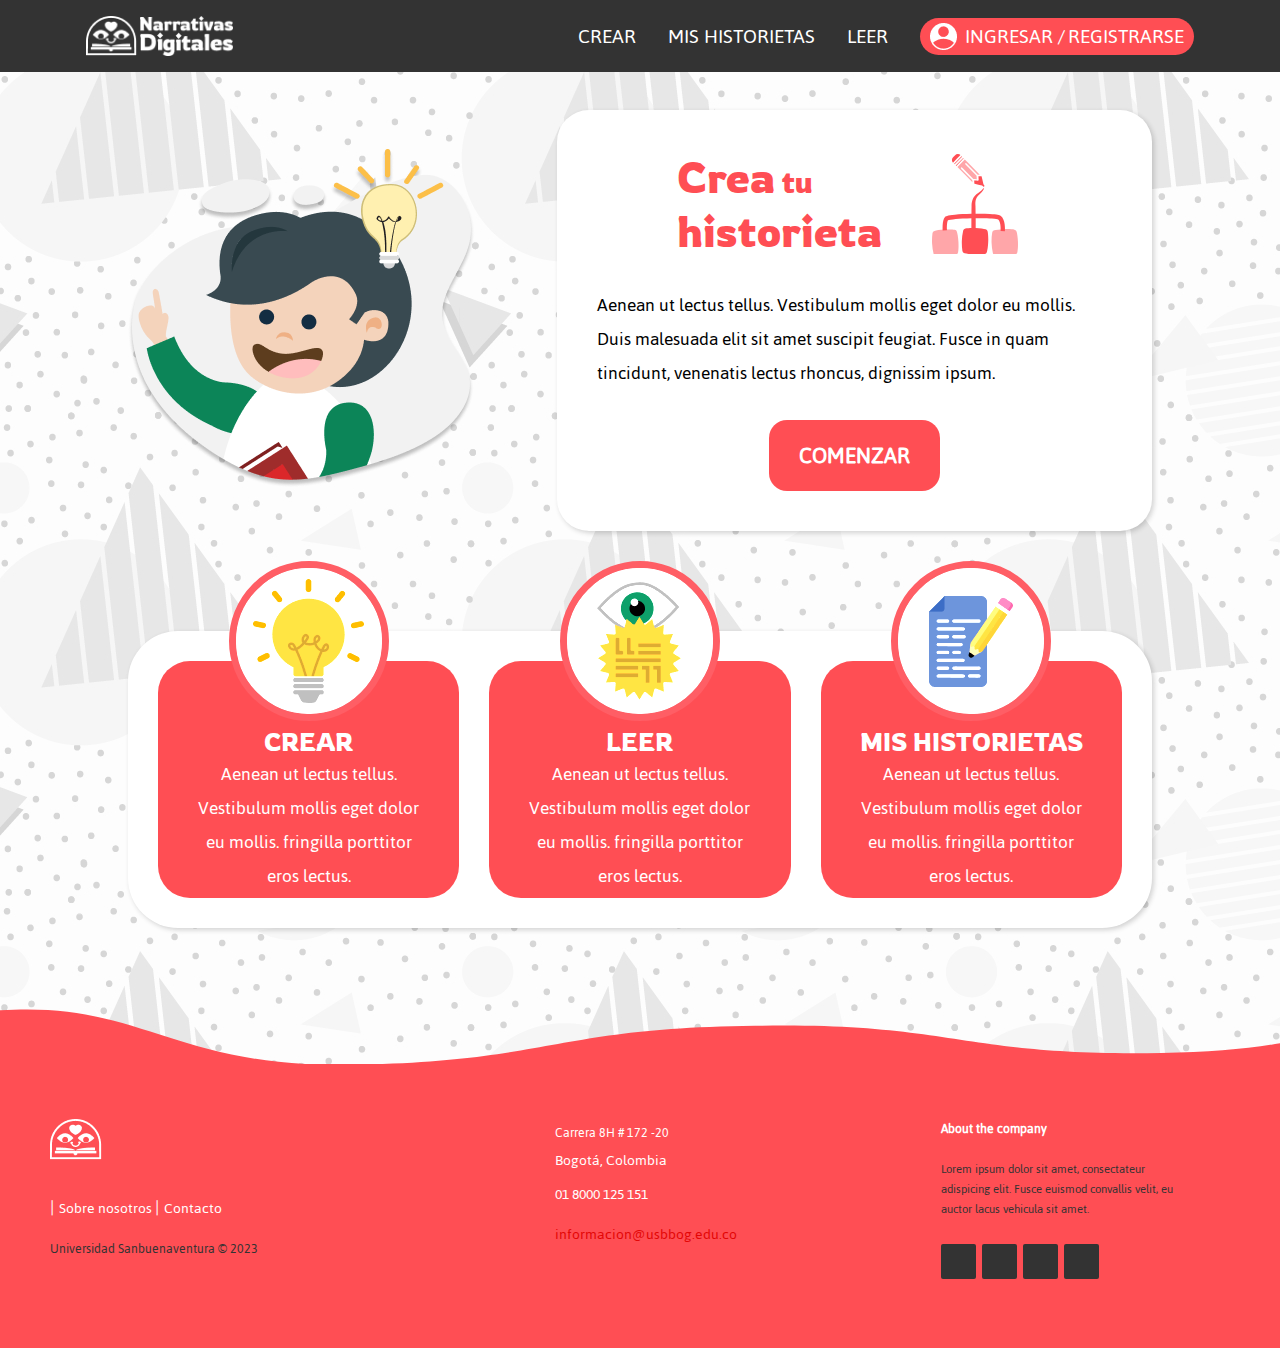
==== index.html @ d60e942e "Se agrega el proyecto" ====
<!DOCTYPE html>
<html lang="es">  
  <head>    
    <title>Inicio</title>
    <link rel="shortcut icon" href="./Recursos/Logo.ico" type="image/x-icon">  
    <meta charset="UTF-8">
    <meta name="title" content="Inicio">
    <meta name="description" content="Página principal"> 
    <!-- Enlaces-->    
    <link href="CSS/nav.css" rel="stylesheet" type="text/css">
    <link href="CSS/footer.css" rel="stylesheet" type="text/css">
    <link href="CSS/body.css" rel="stylesheet" type="text/css">
    <link href="CSS/info.css" rel="stylesheet" type="text/css">
    <link rel="stylesheet" href="CSS/fonts.css">
    <script src="JS/cambioColor.js"></script>

</head>  
<body onload="cambiarColor()">         
  <nav class="container">
    <input type="checkbox" name="" id="nav__checkbox" class="nav__checkbox" />
   <label for="nav__checkbox" class="nav__toggle">
     <!-- Menu -->
     <svg class="menu" viewBox="0 0 448 512" width="100" title="bars">
       <path d="M16 132h416c8.837 0 16-7.163 16-16V76c0-8.837-7.163-16-16-16H16C7.163 60 0 67.163 0 76v40c0 8.837 7.163 16 16 16zm0 160h416c8.837 0 16-7.163 16-16v-40c0-8.837-7.163-16-16-16H16c-8.837 0-16 7.163-16 16v40c0 8.837 7.163 16 16 16zm0 160h416c8.837 0 16-7.163 16-16v-40c0-8.837-7.163-16-16-16H16c-8.837 0-16 7.163-16 16v40c0 8.837 7.163 16 16 16z" />
     </svg>
 
     <!-- Close -->
     <svg class="close" viewBox="0 0 384 512" width="100" title="times">
       <path d="M242.72 256l100.07-100.07c12.28-12.28 12.28-32.19 0-44.48l-22.24-22.24c-12.28-12.28-32.19-12.28-44.48 0L176 189.28 75.93 89.21c-12.28-12.28-32.19-12.28-44.48 0L9.21 111.45c-12.28 12.28-12.28 32.19 0 44.48L109.28 256 9.21 356.07c-12.28 12.28-12.28 32.19 0 44.48l22.24 22.24c12.28 12.28 32.2 12.28 44.48 0L176 322.72l100.07 100.07c12.28 12.28 32.2 12.28 44.48 0l22.24-22.24c12.28-12.28 12.28-32.19 0-44.48L242.72 256z" />
     </svg>
   </label>
 
   <ul class="nav__menu">
     <li class="menu__logo">
     <img src="Recursos/iso.png" alt="icon logo" id="logo"/>
     <img class="nd" src="Recursos/logo_title.png" alt="Narrativas digitales"/>
       </li>
       <li><a class="enlace" href="PHP/login.php">CREAR</a></li>
       <li><a class="enlace" href="PHP/login.php">MIS HISTORIETAS</a></li>
       <li><a class="enlace" href="#">LEER</a></li>
       <li class="dropdown">
         <img src="Recursos/user.png" alt="iconuser"/>
         <a class="user_u" href="PHP/login.php">INGRESAR /</a>
         <a class="user_u" href="PHP/registrate.php">REGISTRARSE</a>
       </li>
     </ul>
   </nav>
    </header>

  </div>


      <section class="index_main">
        
        <section class="encabezado">
          <div class="encabezado__imagen">
            <img src="Recursos/niño1.png" alt="niño con una idea">
          </div>
          <div class="encabezado__informacion">
            <div class="encabezado__titulo">
              <p class="titulo">Crea<span> tu</span><br>historieta</p>
          <svg xmlns="http://www.w3.org/2000/svg" class="encabezado__item" width="100" height="100" fill="none"><g clip-path="url(#a)">
          <path fill="#3D9D79" d="M52.328 31.51c-.097-.16-.229-.3-.341-.444-.318-.396-.552-.732-.662-1.214-.55-2.417-1.12-4.827-1.693-7.237-.024-.104-.143-.255-.225-.262-.967-.073-1.936-.123-2.948-.18.022.455.041.895.067 1.335.046.782.1 1.568.14 2.35.029.55-.313.896-.875.867-1.094-.055-2.189-.128-3.283-.191-.093-.005-.186 0-.318 0 .022.435.04.866.065 1.295.03.519.082 1.038.09 1.557.005.255.111.334.332.39 2.476.59 4.95 1.19 7.422 1.798.207.05.402.194.58.328.19.145.354.328.525.5.467.534 1.721.072 1.127-.892h-.003Z"/>
          <path fill="#0C8558" d="M44.79 25.265c-.063-1.133-.115-2.221-.193-3.31-.008-.134-.138-.277-.242-.383-3.614-3.681-7.232-7.358-10.85-11.035-.242-.247-.452-.502-.361-.889.119-.51.662-.754 1.1-.48.133.082.247.196.358.308A8616.03 8616.03 0 0 1 45.428 20.49a.779.779 0 0 0 .573.255c.612.02 1.224.069 1.786.101-5-5.08-10.015-10.178-14.995-15.24l-7.362 7.486c4.957 5.038 9.972 10.138 15.017 15.27-.041-.727-.073-1.44-.134-2.152-.009-.103-.134-.206-.22-.294-3.616-3.68-7.235-7.357-10.85-11.036-.095-.097-.195-.194-.273-.306a.766.766 0 0 1 .087-.987.728.728 0 0 1 .947-.077c.11.079.205.18.3.277 3.619 3.677 7.237 7.354 10.848 11.038.167.17.331.248.569.257.854.04 1.708.104 2.56.159.156.008.312.013.509.021v.003Z"/><path fill="#6DB69B" d="M21.008 8.66c2.486-2.529 4.963-5.047 7.458-7.582C27.716.332 26.79-.031 25.72 0c-1.004.03-1.86.429-2.572 1.148-.696.704-1.397 1.4-2.08 2.118-1.488 1.561-1.503 3.921-.06 5.392v.003Z"/><path fill="#3D9D79" d="m22.182 9.833.415.453c2.491-2.532 4.97-5.047 7.454-7.574l-.445-.43c-2.463 2.506-4.942 5.024-7.424 7.55ZM31.678 4.34l-.452-.465c-2.487 2.53-4.966 5.05-7.463 7.587.147.135.324.293.48.431l7.435-7.556v.002Z"/><path fill="#0C8558" d="M68.53 61.756c-.99-.677-3.05-1.42-10.828-1.8-3.935-.192-8.849-.256-14.104-.188-.017-2.672-.063-5.819-.119-7.76-.03-1.1-.277-3.1.1-5.18.413-2.483 1.916-4.654 3.756-6.33 1.241-1.15 2.513-2.381 3.469-3.797.43-.632.834-1.304 1.178-2.008.195-.4-.359-.735-.616-.372a15.415 15.415 0 0 1-1.393 1.676c-1.103 1.166-2.454 2.098-3.784 2.971-2.537 1.634-4.717 4.011-5.729 6.96-.835 2.24-.884 4.544-.897 6.081-.022 2.613-.122 5.228-.096 7.84-6.172.159-12.032.478-16.565.902-7.99.75-9.306 1.553-10.035 2.382-1.301 1.478-2.03 4.163-2.23 8.208-.133 2.716.025 5.071.031 5.17l4.315-.306c-.26-3.791.073-8.53.968-9.951 1.901-.748 11.045-1.678 23.421-2.002V76.28h4.325V64.167c12.784-.17 21.02.49 22.44 1.251 2.177 1.522 2.755 7.62 2.467 11.476l4.312.338c.093-1.214.75-11.961-4.385-15.476Z"/><path fill="#6DB69B" d="M26.066 98.336a2.71 2.71 0 0 1-2.055 2.199c-1.888.436-5.33 1.076-10.077 1.346-4.747.271-8.071.033-10.022-.18a2.705 2.705 0 0 1-2.327-2.065A56.608 56.608 0 0 1 .078 89.517a56.776 56.776 0 0 1 .4-10.31 2.711 2.711 0 0 1 2.011-2.282c1.817-.46 5.093-1.1 9.996-1.38 5.013-.283 8.378 0 10.207.256a2.709 2.709 0 0 1 2.226 1.946c.514 1.79 1.234 5.107 1.52 10.275.28 5.104-.06 8.462-.372 10.314Z"/>
          <path fill="#9ECEBC" d="M54.908 98.103a2.7 2.7 0 0 1-2.249 1.995c-1.918.253-5.406.563-10.157.38-4.752-.182-8.039-.734-9.961-1.135a2.723 2.723 0 0 1-2.128-2.276 56.754 56.754 0 0 1-.57-10.217 56.849 56.849 0 0 1 1.348-10.227 2.703 2.703 0 0 1 2.215-2.083c1.85-.283 5.173-.609 10.08-.42 4.907.19 8.34.797 10.138 1.225a2.717 2.717 0 0 1 2.035 2.15c.346 1.829.759 5.2.566 10.373-.192 5.172-.839 8.42-1.321 10.233l.004.002Z"/>
          <path fill="#6DB69B" d="M85.366 98.24a2.706 2.706 0 0 1-2.102 2.152c-1.896.392-5.354.959-10.103 1.122-4.637.161-8.069-.145-10.015-.402a2.715 2.715 0 0 1-2.284-2.116 56.706 56.706 0 0 1-1.289-10.15 56.846 56.846 0 0 1 .62-10.299 2.71 2.71 0 0 1 2.062-2.238c1.825-.42 5.116-.988 10.023-1.157 5.018-.174 8.376.185 10.2.48a2.71 2.71 0 0 1 2.181 1.994c.476 1.801 1.127 5.133 1.3 10.306.17 5.11-.242 8.46-.593 10.303v.004Z"/></g>
          <defs><clipPath id="a"><path fill="#fff" d="M0 0h86v102H0z"/></clipPath></defs>
        </svg>
          </div>
          <p class="texto">Aenean ut lectus tellus. Vestibulum mollis eget dolor eu mollis.
             Duis malesuada elit sit amet suscipit feugiat. Fusce in quam tincidunt,
             venenatis lectus rhoncus, dignissim ipsum.</p>
          <a href="PHP/login.php" class="encabezado__boton">COMENZAR</a>
        </div>
      </section>
      <section class="info">
        <div class="info_fondo">
          <div class="contenedor_info">
            <div class="info_img">
              <img src="Recursos/crear.png" alt="idea">
            </div>
            <div class="espacio"></div>
       
            <p class="titulo">CREAR</p>
            <p class="texto">Aenean ut lectus tellus. Vestibulum mollis eget dolor eu mollis. fringilla porttitor eros lectus.</p>
          
          </div>
          <div class="contenedor_info">
            <div class="info_img">
              <img src="Recursos/leer.png" alt="leer">
            </div>
            <div class="espacio"></div>
            <p class="titulo">LEER</p>
            <p class="texto">Aenean ut lectus tellus. Vestibulum mollis eget dolor eu mollis. fringilla porttitor eros lectus.</p>
          </div>

        <div class="contenedor_info">
          <div class="info_img">
            <img src="Recursos/editar.png" alt="leer">
          </div>
          <div class="espacio"></div>
          <p class="titulo">MIS HISTORIETAS</p>
          <p class="texto">Aenean ut lectus tellus. Vestibulum mollis eget dolor eu mollis. fringilla porttitor eros lectus.</p>
        </div>
      </div>
      </section>

    </section>




      <footer >
        <svg xmlns="http://www.w3.org/2000/svg" class="divider" viewBox="0 0 1080 47" preserveAspectRatio="none">
          <path fill="#5B7CB7" d="M1280 48V2c-126-6-145 34-300 36-171 3-172-26-343-23-171 2-170 30-342 33C144 50 120-6 0 2v46h1280Z"/>
        </svg>
        <section class="footer-distributed">
          <div class="footer-left">

            <img src="Recursos/iso.png" alt="Logo" id="logo">
    
            <p class="footer-links">    
              <a href="#">Sobre nosotros</a>
              <a href="#">Contacto</a>
            </p>
            <p class="footer-company-name">Universidad Sanbuenaventura © 2023</p>
          </div>
    
          <div class="footer-center">
            <div>
              <i class="fa fa-map-marker"></i>
              <p><span>Carrera 8H # 172 -20</span> Bogotá, Colombia</p>
            </div>
            <div>
              <i class="fa fa-phone"></i>
              <p>01 8000 125 151</p>
            </div>
            <div>
              <i class="fa fa-envelope"></i>
              <p><a href="mailto:informacion@usbbog.edu.co">informacion@usbbog.edu.co</a></p>
            </div>
          </div>
          <div class="footer-right">
            <p class="footer-company-about">
              <span>About the company</span>
              Lorem ipsum dolor sit amet, consectateur adispicing elit. Fusce euismod convallis velit, eu auctor lacus vehicula sit amet.
            </p>
            <div class="footer-icons">
    
              <a href="#"><i class="fa fa-facebook"></i></a>
              <a href="#"><i class="fa fa-twitter"></i></a>
              <a href="#"><i class="fa fa-linkedin"></i></a>
              <a href="#"><i class="fa fa-github"></i></a>
    
            </div>
          </div>

        </section>
        

      </footer>
     

    
 
    
  </body>  
</html>
---- CSS/nav.css ----
:root {
	--white: #fff;
	--gray: #333333;
}

* {
	margin: 0;
	padding: 0;
	box-sizing: border-box;
}


.container {
  background-color: var(--gray);
  position: fixed;
  top: 0;
  left: 0;
  width: 100%;
  /*texto*/
  font-family: 'Jaldi-Regular', sans-serif;
  color: var(--white);
  padding: 0 70px;

 
}
.comprimido_usuario .user_c:hover{
  color: var(--gray);
}
.nav__toggle {
	position: absolute;
	cursor: pointer;
	margin: 0 1rem;
	right: 0;
}

.nav__toggle svg {
	width: 2rem;
	fill: var(--color-de-fondo);
}

.nav__toggle .close {
	display: none;
}

.nav__toggle .close,
.nav__toggle .menu {
	margin-top: 1rem;
}

.nav__checkbox {
	display: none;
}

.nav__menu {
	display: flex;
	flex-direction: column;
	gap: 2rem;
	align-items: center;
	margin: 1rem;
  
}


.nav__menu li {
	list-style-type: none;
	display: none;
	
}

 .nav__menu li:first-child {
	margin-right: auto;
	display: block;
} 


.nav__menu a {
	text-decoration: none;
	color: inherit;
	font-size: 22px;
}

.nav__menu .enlace:hover {
	color: var(--color-de-fondo);
}

.menu__logo {
	height: 40px;
}

.menu__logo img {
	height: 100%;
}

.menu__logo img#logo:hover {
  content:url(../Recursos/iso_hover.png);
}

#nav__checkbox:checked ~ ul.nav__menu li {
	display: block;
}

#nav__checkbox:checked ~ label.nav__toggle .close {
	display: block;
}

#nav__checkbox:checked ~ label.nav__toggle .menu {
	display: none;
}





/*usuario*/
.dropdown {
	position: relative;
	display: flex; /* añadir esta propiedad */
	flex-direction: column;
	justify-content: center;
	align-items: center; /* añadir esta propiedad */
	background-color: var(--color-de-fondo);
	border-radius: 30px;
	padding: 0 10px;
	text-transform: uppercase;
  }
  
  .dropdown li{
	display: flex;
	flex-direction: column;
	justify-content: center;
	align-items: center;
	height: 40px;
	width: 100%;
  
}
.dropdown img{ 
  margin-right: 5px;
  margin-bottom: -7px;
}
.dropdown  .user_u:hover{
	color: var(--gray);
  }


.comprimido_usuario {
  display: none;
  position: absolute;
  z-index: -1;
  background-color:var(--white);
  color: var(--color-de-fondo);
  border-radius: 0  0 15px 15px;
  top: 30px;
  padding: 10px 10px 0px 10px;
  box-shadow: 2px 2px 5px rgba(33, 33, 33, 0.2);
}

.dropdown:hover .comprimido_usuario {
  display: block;
  
}


@media (max-width: 1000px) {
  .menu__logo .nd {
	display: none;
	}
  .container{
    padding: 0 10px;
  }
}



@media only screen and (min-width: 800px) {
	.nav__toggle {
		display: none;
	}

	.nav__menu {
		flex-direction: row;
	}

	.nav__menu li {
		display: block;
	}



}
---- CSS/footer.css ----
.divider{
  padding-top:80px;
  margin-bottom: -4px;
}
.divider path {
  fill: var(--color-de-fondo);
}

.footer-distributed{
  background: var(--color-de-fondo);
  box-shadow: 0 1px 1px 0 rgba(0, 0, 0, 0.12);
  box-sizing: border-box;
  width: 100%;
  text-align: left;
  font-family: 'Jaldi-Regular', sans-serif;
  font: bold 16px;
  padding: 55px 50px;
  
}

.footer-distributed .footer-left,
.footer-distributed .footer-center,
.footer-distributed .footer-right{
  display: inline-block;
  vertical-align: top;
}

/* Footer left */

.footer-distributed .footer-left{
  width: 40%;
}

/* The company logo */

.footer-distributed h3{
  color:  #ffffff;
  font: normal 36px 'Jaldi-Regular', cursive;
  margin: 0;
}

.footer-distributed h3 span{
  color:  lightseagreen;
  font: bold;
}

/* Footer links */

.footer-distributed .footer-links{
  color:  #ffffff;
  margin: 20px 0 12px;
  padding: 0;
}

.footer-distributed .footer-links a{
  display:inline-block;
  line-height: 1.8;
  font-weight:400;
  text-decoration: none;
  color:  inherit;
}

.footer-distributed .footer-company-name{
  color:  #333333;
  font-size: 14px;
  font-weight: normal;
  margin: 0;
}

/* Footer Center */

.footer-distributed .footer-center{
  width: 35%;
}

.footer-distributed .footer-center i{
  background-color: #333333;
  color: #ffffff;
  font-size: 25px;
  width: 38px;
  height: 38px;
  border-radius: 50%;
  text-align: center;
  line-height: 42px;
  margin: 10px 15px;
  vertical-align: middle;
}

.footer-distributed .footer-center i.fa-envelope{
  font-size: 17px;
  line-height: 38px;
}

.footer-distributed .footer-center p{
  display: inline-block;
  color: #ffffff;
  font-weight:400;
  vertical-align: middle;
  margin:0;
}

.footer-distributed .footer-center p span{
  display:block;
  font-weight: normal;
  font-size:14px;
  line-height:2;
}

.footer-distributed .footer-center p a{
  color:  rgb(227, 6, 6);
  font: bold;
  text-decoration: none;;
}

.footer-distributed .footer-links a:before {
  content: "|";
  font-weight:300;
  font-size: 20px;
  left: 0;
  color: #fff;
  display: inline-block;
  padding-right: 5px;
}

.footer-distributed .footer-links .link-1:before {
  content: none;
}

/* Footer Right */

.footer-distributed .footer-right{
  width: 20%;
}

.footer-distributed .footer-company-about{
  line-height: 20px;
  color:   #333333;
  font-size: 13px;
  font-weight: normal;
  margin: 0;
}

.footer-distributed .footer-company-about span{
  display: block;
  color:  #ffffff;
  font-size: 14px;
  font-weight: bold;
  margin-bottom: 20px;
}

.footer-distributed .footer-icons{
  margin-top: 25px;
}

.footer-distributed .footer-icons a{
  display: inline-block;
  width: 35px;
  height: 35px;
  cursor: pointer;
  background-color: #333333;
  border-radius: 2px;

  font-size: 20px;
  color: #ffffff;
  text-align: center;
  line-height: 35px;

  margin-right: 3px;
  margin-bottom: 5px;
}

/* If you don't want the footer to be responsive, remove these media queries */

@media (max-width: 880px) {
  .divider{
    margin-bottom: -4px;
  }

  .footer-distributed{
    font: bold 14px;
  }

  .footer-distributed .footer-left,
  .footer-distributed .footer-center,
  .footer-distributed .footer-right{
    display: block;
    width: 100%;
    margin-bottom: 40px;
    text-align: center;
  }

  .footer-distributed .footer-center i{
    margin-left: 0;
  }

}
---- CSS/body.css ----
body {
    
    height: 100vh;
   
    box-sizing: border-box;

    background-image: var(--imagen-fondo); 
    
  }
---- CSS/info.css ----
.index_main{
  width: 70%;
  margin: 0 auto;
  padding-top: 70px;
}
.encabezado {
  display: flex;
  justify-content: center;
  align-items: center;
  padding-top: 40px;
  gap:50px;
}

.encabezado__imagen {
  margin-right: 32px;
}

.encabezado__informacion {
  display: flex;
	flex-direction: column;
	align-items: center;
	justify-content: center;
  background-color: white;
  border-radius: 32px;
  padding: 40px;
  box-shadow: 2px 2px 5px rgba(33, 33, 33, 0.2);
  gap:30px;
  
}

.texto {
  font-family: 'Jaldi-Regular', sans-serif;
  font-weight: normal;
  font-size: 20px;
}

.encabezado__titulo {
  display: flex;
  align-items: center;
  justify-content: center;
  width: 100%;
  gap:50px;
}



.encabezado__item path {
  fill: var(--color-de-fondo);
}

.encabezado__item path:nth-child(2),
.encabezado__item path:nth-child(6),
.encabezado__item path:nth-child(8) {
  opacity: 0.5;
}

.titulo {
  font-family: 'Rowdies-Regular', sans-serif;
  font-weight: normal;
  color: var(--color-de-fondo);
}

.encabezado__titulo .titulo{
  font-size: 43px;
}

.encabezado__titulo span{
  font-size: 30px;
}

.encabezado__boton {
  padding: 15px 30px;
  background-color:var(--color-de-fondo);
  color: white;
  text-align: center;
  font-family: 'Jaldi-Regular', sans-serif;
  font-weight: bold;
  font-size: 24px;
  text-decoration: none;
  border-radius: 18px;
  transition: all 0.2s ease-in-out;
}
/*información*/
.info{
  display: flex;
  justify-content: center;
  align-items: center;
  padding-top: 100px;
  
 
}

.info_fondo{
  display: flex;
  justify-content: center;
  align-items: end;
  gap:30px;

  background-color: white;
  padding: 30px;
  border-radius: 50px;
  box-shadow: 2px 2px 5px rgba(33, 33, 33, 0.2);
  width: 100%;
  z-index: -1;
}
.contenedor_info{
  
  position: relative;  
  background-color:var(--color-de-fondo);
  border-radius: 32px;
  padding: 5px 30px;
  
}
.contenedor_info .titulo{
  font-size: 30px;
  color: white;
  text-align: center;  

}
.contenedor_info .texto{
  color: white;
  text-align: center;

}

.info_img{
  display: flex;
  justify-content: center;
  align-items: center;

  width: 160px;
  height: 160px;
  background-color: #E8E8E8;
  border-style: solid;
  border-radius: 100px;
  border-width: 7px;
  border-color: var(--color-de-fondo);
  filter: brightness(1.2);

  /*--------------*/
  position: absolute;
  top: -40px;
  left: 0;
  right: 0;
  bottom: 100%;
  margin: auto;
}
.espacio{
  padding-top: 60px;
}

@media (max-width: 1600px) {

  .contenedor_info .titulo{
    font-size: 25px;
  
  }
  .index_main{
    width: 80%;
  }
}

@media (max-width: 1000px) {
  .encabezado__informacion {
    gap:10px;
    
  }
  .index_main{
    width: 90%;
  }
  
 
  .titulo {
    font-size: 30px;
  }


  
  .encabezado{
    display: grid;
    justify-content: center;
    align-items: center;
    gap:10px;
  }
  .encabezado__imagen img {
    display: block; 
    margin: 0 auto; 
  }
  
}

@media (max-width: 950px) {
  .info_fondo {
    display: grid;
    justify-content: center;
    align-items: center;
    padding-top: 40px;
    gap:130px;
  }


  
  
  
  
 
}
---- CSS/fonts.css ----
/*TEXTO*/
  
  @font-face {
    font-family: 'Jaldi-Regular';
    src: url('../FONTS/Jaldi-Regular.ttf') format('truetype');
    font-weight: normal;
    font-style: normal;
  }

  @font-face {
    font-family: 'Jaldi-Bold';
    src: url('../FONTS/Jaldi-Bold.ttf') format('truetype');
    font-weight: bold;
    font-style: normal;
  }

/*TITULOS*/
  @font-face {
    font-family: 'Rowdies-Regular';
    src: url('../FONTS/Rowdies-Regular.ttf') format('truetype');
    font-weight: normal;
    font-style: normal;
  }

  @font-face {
    font-family: 'Rowdies-Bold';
    src: url('../FONTS/Rowdies-Bold.ttf') format('truetype');
    font-weight: bold;
    font-style: normal;
  }
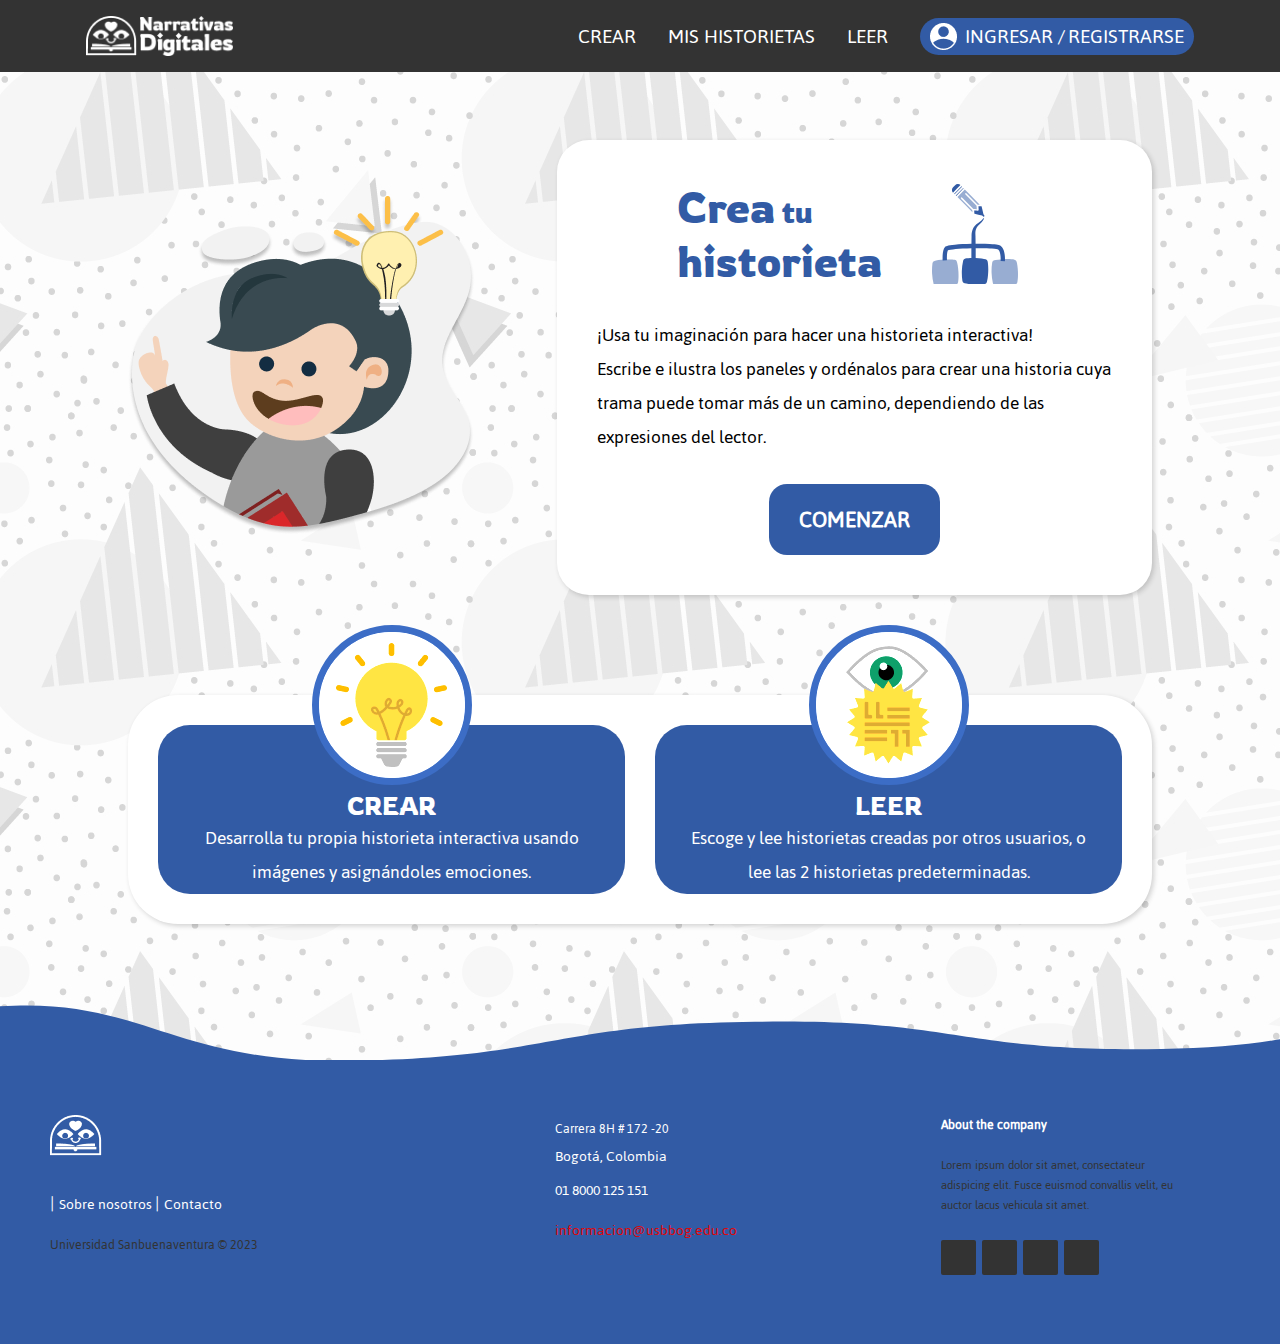
==== commit a3d1a0c4: "Ahora si subio" ====
--- a/index.html
+++ b/index.html
@@ -68,9 +68,7 @@
           <defs><clipPath id="a"><path fill="#fff" d="M0 0h86v102H0z"/></clipPath></defs>
         </svg>
           </div>
-          <p class="texto">Aenean ut lectus tellus. Vestibulum mollis eget dolor eu mollis.
-             Duis malesuada elit sit amet suscipit feugiat. Fusce in quam tincidunt,
-             venenatis lectus rhoncus, dignissim ipsum.</p>
+          <p class="texto">¡Usa tu imaginación para hacer una historieta interactiva! <br> Escribe e ilustra los paneles y ordénalos para crear una historia cuya trama puede tomar más de un camino, dependiendo de las expresiones del lector.</p>
           <a href="PHP/login.php" class="encabezado__boton">COMENZAR</a>
         </div>
       </section>
@@ -83,7 +81,7 @@
             <div class="espacio"></div>
        
             <p class="titulo">CREAR</p>
-            <p class="texto">Aenean ut lectus tellus. Vestibulum mollis eget dolor eu mollis. fringilla porttitor eros lectus.</p>
+            <p class="texto">Desarrolla tu propia historieta interactiva usando imágenes y asignándoles emociones.</p>
           
           </div>
           <div class="contenedor_info">
@@ -92,18 +90,9 @@
             </div>
             <div class="espacio"></div>
             <p class="titulo">LEER</p>
-            <p class="texto">Aenean ut lectus tellus. Vestibulum mollis eget dolor eu mollis. fringilla porttitor eros lectus.</p>
+            <p class="texto">Escoge y lee historietas creadas por otros usuarios, o lee las 2 historietas predeterminadas.</p>
           </div>
 
-        <div class="contenedor_info">
-          <div class="info_img">
-            <img src="Recursos/editar.png" alt="leer">
-          </div>
-          <div class="espacio"></div>
-          <p class="titulo">MIS HISTORIETAS</p>
-          <p class="texto">Aenean ut lectus tellus. Vestibulum mollis eget dolor eu mollis. fringilla porttitor eros lectus.</p>
-        </div>
-      </div>
       </section>
 
     </section>
--- a/CSS/nav.css
+++ b/CSS/nav.css
@@ -107,7 +107,22 @@
 	display: none;
 }
 
-
+.comprimido_usuario {
+	display: none;
+	position: absolute;
+	z-index: -1;
+	background-color:var(--white);
+	color: var(--color-de-fondo);
+	border-radius: 0  0 15px 15px;
+	top: 30px;
+	padding: 10px 10px 0px 10px;
+	box-shadow: 2px 2px 5px rgba(33, 33, 33, 0.2);
+  }
+  
+  .dropdown:hover .comprimido_usuario {
+	display: block;  
+  }
+  
 
 
 
@@ -122,6 +137,9 @@
 	border-radius: 30px;
 	padding: 0 10px;
 	text-transform: uppercase;
+  }
+  .on{
+	width: 180px;
   }
   
   .dropdown li{
@@ -142,22 +160,6 @@
   }
 
 
-.comprimido_usuario {
-  display: none;
-  position: absolute;
-  z-index: -1;
-  background-color:var(--white);
-  color: var(--color-de-fondo);
-  border-radius: 0  0 15px 15px;
-  top: 30px;
-  padding: 10px 10px 0px 10px;
-  box-shadow: 2px 2px 5px rgba(33, 33, 33, 0.2);
-}
-
-.dropdown:hover .comprimido_usuario {
-  display: block;
-  
-}
 
 
 @media (max-width: 1000px) {
--- a/CSS/info.css
+++ b/CSS/info.css
@@ -1,7 +1,7 @@
 .index_main{
   width: 70%;
   margin: 0 auto;
-  padding-top: 70px;
+  padding-top: 100px;
 }
 .encabezado {
   display: flex;
@@ -83,8 +83,9 @@
 /*información*/
 .info{
   display: flex;
-  justify-content: center;
-  align-items: center;
+  justify-content: space-between;
+  align-items: stretch;
+ 
   padding-top: 100px;
   
  
@@ -100,10 +101,16 @@
   padding: 30px;
   border-radius: 50px;
   box-shadow: 2px 2px 5px rgba(33, 33, 33, 0.2);
-  width: 100%;
   z-index: -1;
 }
 .contenedor_info{
+  flex: 1;
+  height:100%;
+  
+  display: flex;
+  flex-direction: column;
+  align-items: center;
+  justify-content: flex-start;
   
   position: relative;  
   background-color:var(--color-de-fondo);
@@ -111,6 +118,7 @@
   padding: 5px 30px;
   
 }
+
 .contenedor_info .titulo{
   font-size: 30px;
   color: white;
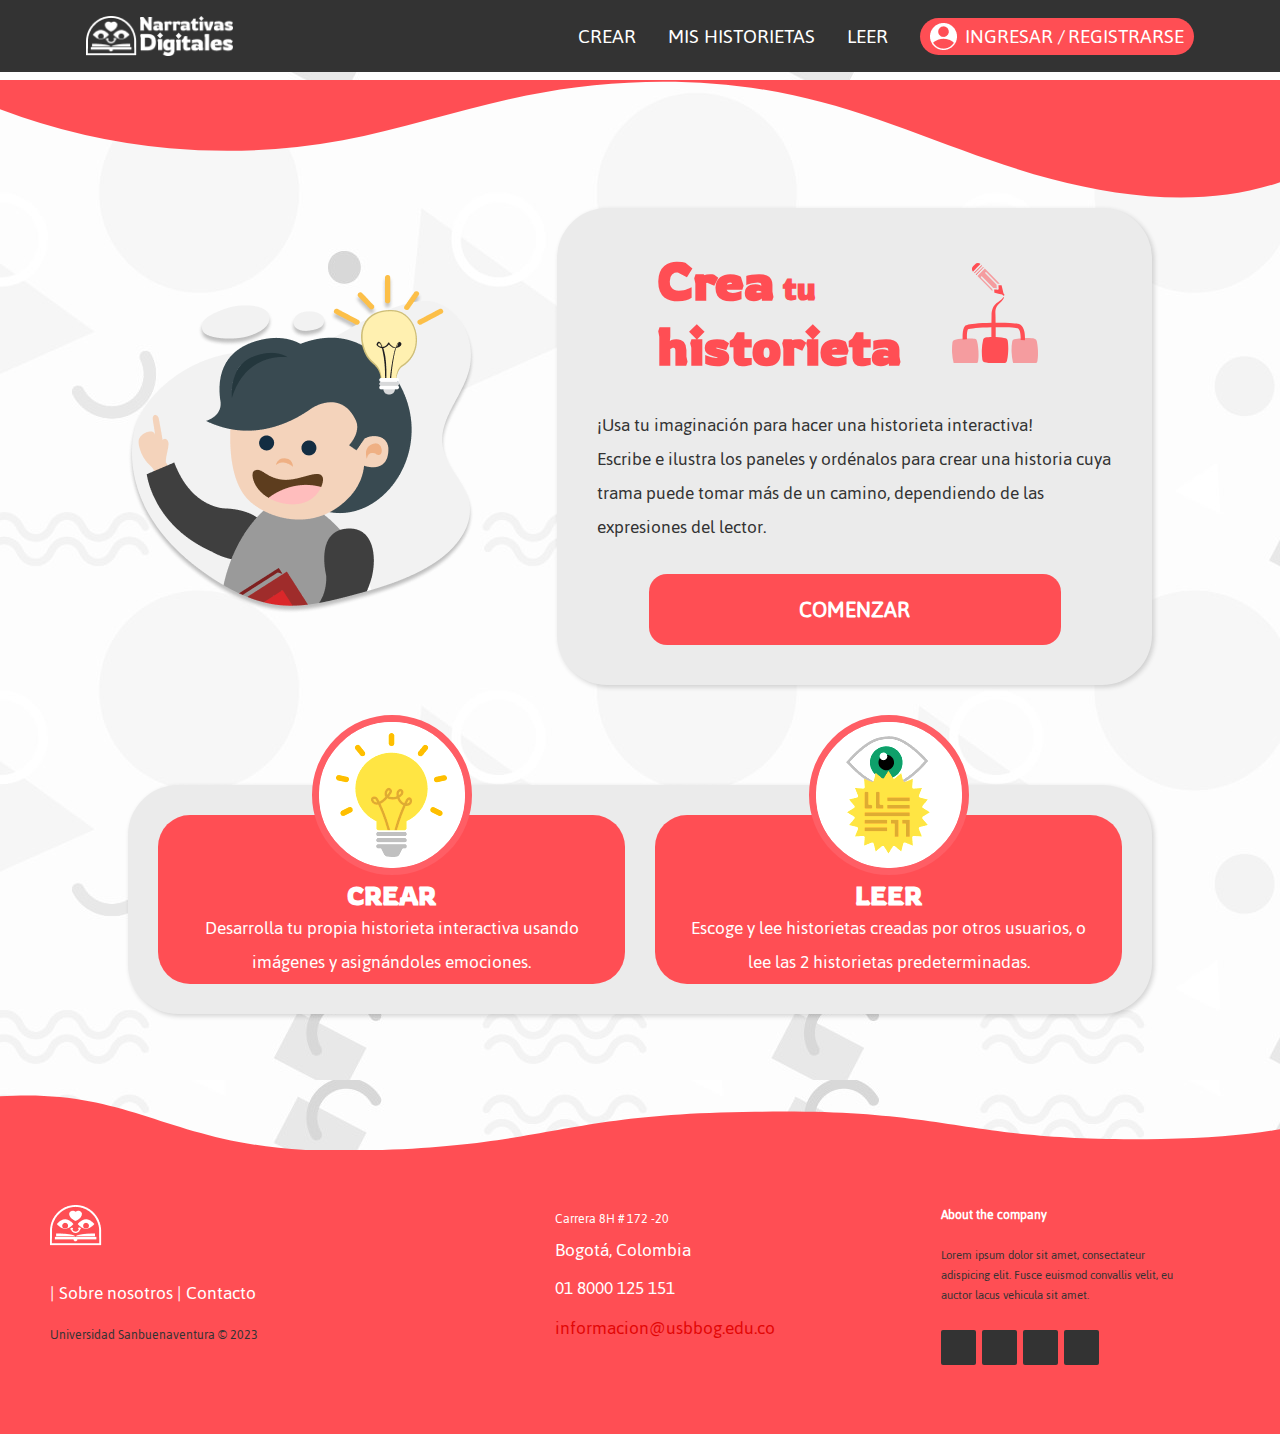
==== commit c0acbe52: "actualización domingo" ====
--- a/index.html
+++ b/index.html
@@ -1,158 +1,233 @@
-
 <!DOCTYPE html>
-<html lang="es">  
-  <head>    
+<html lang="es">
+  <head>
     <title>Inicio</title>
-    <link rel="shortcut icon" href="./Recursos/Logo.ico" type="image/x-icon">  
-    <meta charset="UTF-8">
-    <meta name="title" content="Inicio">
-    <meta name="description" content="Página principal"> 
-    <!-- Enlaces-->    
-    <link href="CSS/nav.css" rel="stylesheet" type="text/css">
-    <link href="CSS/footer.css" rel="stylesheet" type="text/css">
-    <link href="CSS/body.css" rel="stylesheet" type="text/css">
-    <link href="CSS/info.css" rel="stylesheet" type="text/css">
-    <link rel="stylesheet" href="CSS/fonts.css">
+    <link rel="shortcut icon" href="./Recursos/Logo.ico" type="image/x-icon" />
+    <meta charset="UTF-8" />
+    <meta name="title" content="Inicio" />
+    <meta name="description" content="Página principal" />
+    <!-- Enlaces-->
+    <link href="CSS/nav.css" rel="stylesheet" type="text/css" />
+    <link href="CSS/footer.css" rel="stylesheet" type="text/css" />
+    <link href="CSS/style.css" rel="stylesheet" type="text/css" />
+    <link href="CSS/info.css" rel="stylesheet" type="text/css" />
     <script src="JS/cambioColor.js"></script>
-
-</head>  
-<body onload="cambiarColor()">         
-  <nav class="container">
-    <input type="checkbox" name="" id="nav__checkbox" class="nav__checkbox" />
-   <label for="nav__checkbox" class="nav__toggle">
-     <!-- Menu -->
-     <svg class="menu" viewBox="0 0 448 512" width="100" title="bars">
-       <path d="M16 132h416c8.837 0 16-7.163 16-16V76c0-8.837-7.163-16-16-16H16C7.163 60 0 67.163 0 76v40c0 8.837 7.163 16 16 16zm0 160h416c8.837 0 16-7.163 16-16v-40c0-8.837-7.163-16-16-16H16c-8.837 0-16 7.163-16 16v40c0 8.837 7.163 16 16 16zm0 160h416c8.837 0 16-7.163 16-16v-40c0-8.837-7.163-16-16-16H16c-8.837 0-16 7.163-16 16v40c0 8.837 7.163 16 16 16z" />
-     </svg>
- 
-     <!-- Close -->
-     <svg class="close" viewBox="0 0 384 512" width="100" title="times">
-       <path d="M242.72 256l100.07-100.07c12.28-12.28 12.28-32.19 0-44.48l-22.24-22.24c-12.28-12.28-32.19-12.28-44.48 0L176 189.28 75.93 89.21c-12.28-12.28-32.19-12.28-44.48 0L9.21 111.45c-12.28 12.28-12.28 32.19 0 44.48L109.28 256 9.21 356.07c-12.28 12.28-12.28 32.19 0 44.48l22.24 22.24c12.28 12.28 32.2 12.28 44.48 0L176 322.72l100.07 100.07c12.28 12.28 32.2 12.28 44.48 0l22.24-22.24c12.28-12.28 12.28-32.19 0-44.48L242.72 256z" />
-     </svg>
-   </label>
- 
-   <ul class="nav__menu">
-     <li class="menu__logo">
-     <img src="Recursos/iso.png" alt="icon logo" id="logo"/>
-     <img class="nd" src="Recursos/logo_title.png" alt="Narrativas digitales"/>
-       </li>
-       <li><a class="enlace" href="PHP/login.php">CREAR</a></li>
-       <li><a class="enlace" href="PHP/login.php">MIS HISTORIETAS</a></li>
-       <li><a class="enlace" href="#">LEER</a></li>
-       <li class="dropdown">
-         <img src="Recursos/user.png" alt="iconuser"/>
-         <a class="user_u" href="PHP/login.php">INGRESAR /</a>
-         <a class="user_u" href="PHP/registrate.php">REGISTRARSE</a>
-       </li>
-     </ul>
-   </nav>
+  </head>
+  <body onload="cambiarColor()">
+    <header>
+      <nav class="container">
+        <input
+          type="checkbox"
+          name=""
+          id="nav__checkbox"
+          class="nav__checkbox"
+        />
+        <label for="nav__checkbox" class="nav__toggle">
+          <!-- Menu -->
+          <svg class="menu" viewBox="0 0 448 512" width="100" title="bars">
+            <path
+              d="M16 132h416c8.837 0 16-7.163 16-16V76c0-8.837-7.163-16-16-16H16C7.163 60 0 67.163 0 76v40c0 8.837 7.163 16 16 16zm0 160h416c8.837 0 16-7.163 16-16v-40c0-8.837-7.163-16-16-16H16c-8.837 0-16 7.163-16 16v40c0 8.837 7.163 16 16 16zm0 160h416c8.837 0 16-7.163 16-16v-40c0-8.837-7.163-16-16-16H16c-8.837 0-16 7.163-16 16v40c0 8.837 7.163 16 16 16z"
+            />
+          </svg>
+
+          <!-- Close -->
+          <svg class="close" viewBox="0 0 384 512" width="100" title="times">
+            <path
+              d="M242.72 256l100.07-100.07c12.28-12.28 12.28-32.19 0-44.48l-22.24-22.24c-12.28-12.28-32.19-12.28-44.48 0L176 189.28 75.93 89.21c-12.28-12.28-32.19-12.28-44.48 0L9.21 111.45c-12.28 12.28-12.28 32.19 0 44.48L109.28 256 9.21 356.07c-12.28 12.28-12.28 32.19 0 44.48l22.24 22.24c12.28 12.28 32.2 12.28 44.48 0L176 322.72l100.07 100.07c12.28 12.28 32.2 12.28 44.48 0l22.24-22.24c12.28-12.28 12.28-32.19 0-44.48L242.72 256z"
+            />
+          </svg>
+        </label>
+
+        <ul class="nav__menu">
+          <li class="menu__logo">
+            <img src="Recursos/iso.png" alt="icon logo" id="logo" />
+            <img
+              class="nd"
+              src="Recursos/logo_title.png"
+              alt="Narrativas digitales"
+            />
+          </li>
+          <li><a class="enlace" href="PHP/login.php">CREAR</a></li>
+          <li><a class="enlace" href="PHP/login.php">MIS HISTORIETAS</a></li>
+          <li><a class="enlace" href="#">LEER</a></li>
+          <li class="dropdown">
+            <img src="Recursos/user.png" alt="iconuser" />
+            <a class="user_u" href="PHP/login.php">INGRESAR /</a>
+            <a class="user_u" href="PHP/registrate.php">REGISTRARSE</a>
+          </li>
+        </ul>
+      </nav>
     </header>
-
-  </div>
-
-
-      <section class="index_main">
-        
-        <section class="encabezado">
-          <div class="encabezado__imagen">
-            <img src="Recursos/niño1.png" alt="niño con una idea">
-          </div>
-          <div class="encabezado__informacion">
-            <div class="encabezado__titulo">
-              <p class="titulo">Crea<span> tu</span><br>historieta</p>
-          <svg xmlns="http://www.w3.org/2000/svg" class="encabezado__item" width="100" height="100" fill="none"><g clip-path="url(#a)">
-          <path fill="#3D9D79" d="M52.328 31.51c-.097-.16-.229-.3-.341-.444-.318-.396-.552-.732-.662-1.214-.55-2.417-1.12-4.827-1.693-7.237-.024-.104-.143-.255-.225-.262-.967-.073-1.936-.123-2.948-.18.022.455.041.895.067 1.335.046.782.1 1.568.14 2.35.029.55-.313.896-.875.867-1.094-.055-2.189-.128-3.283-.191-.093-.005-.186 0-.318 0 .022.435.04.866.065 1.295.03.519.082 1.038.09 1.557.005.255.111.334.332.39 2.476.59 4.95 1.19 7.422 1.798.207.05.402.194.58.328.19.145.354.328.525.5.467.534 1.721.072 1.127-.892h-.003Z"/>
-          <path fill="#0C8558" d="M44.79 25.265c-.063-1.133-.115-2.221-.193-3.31-.008-.134-.138-.277-.242-.383-3.614-3.681-7.232-7.358-10.85-11.035-.242-.247-.452-.502-.361-.889.119-.51.662-.754 1.1-.48.133.082.247.196.358.308A8616.03 8616.03 0 0 1 45.428 20.49a.779.779 0 0 0 .573.255c.612.02 1.224.069 1.786.101-5-5.08-10.015-10.178-14.995-15.24l-7.362 7.486c4.957 5.038 9.972 10.138 15.017 15.27-.041-.727-.073-1.44-.134-2.152-.009-.103-.134-.206-.22-.294-3.616-3.68-7.235-7.357-10.85-11.036-.095-.097-.195-.194-.273-.306a.766.766 0 0 1 .087-.987.728.728 0 0 1 .947-.077c.11.079.205.18.3.277 3.619 3.677 7.237 7.354 10.848 11.038.167.17.331.248.569.257.854.04 1.708.104 2.56.159.156.008.312.013.509.021v.003Z"/><path fill="#6DB69B" d="M21.008 8.66c2.486-2.529 4.963-5.047 7.458-7.582C27.716.332 26.79-.031 25.72 0c-1.004.03-1.86.429-2.572 1.148-.696.704-1.397 1.4-2.08 2.118-1.488 1.561-1.503 3.921-.06 5.392v.003Z"/><path fill="#3D9D79" d="m22.182 9.833.415.453c2.491-2.532 4.97-5.047 7.454-7.574l-.445-.43c-2.463 2.506-4.942 5.024-7.424 7.55ZM31.678 4.34l-.452-.465c-2.487 2.53-4.966 5.05-7.463 7.587.147.135.324.293.48.431l7.435-7.556v.002Z"/><path fill="#0C8558" d="M68.53 61.756c-.99-.677-3.05-1.42-10.828-1.8-3.935-.192-8.849-.256-14.104-.188-.017-2.672-.063-5.819-.119-7.76-.03-1.1-.277-3.1.1-5.18.413-2.483 1.916-4.654 3.756-6.33 1.241-1.15 2.513-2.381 3.469-3.797.43-.632.834-1.304 1.178-2.008.195-.4-.359-.735-.616-.372a15.415 15.415 0 0 1-1.393 1.676c-1.103 1.166-2.454 2.098-3.784 2.971-2.537 1.634-4.717 4.011-5.729 6.96-.835 2.24-.884 4.544-.897 6.081-.022 2.613-.122 5.228-.096 7.84-6.172.159-12.032.478-16.565.902-7.99.75-9.306 1.553-10.035 2.382-1.301 1.478-2.03 4.163-2.23 8.208-.133 2.716.025 5.071.031 5.17l4.315-.306c-.26-3.791.073-8.53.968-9.951 1.901-.748 11.045-1.678 23.421-2.002V76.28h4.325V64.167c12.784-.17 21.02.49 22.44 1.251 2.177 1.522 2.755 7.62 2.467 11.476l4.312.338c.093-1.214.75-11.961-4.385-15.476Z"/><path fill="#6DB69B" d="M26.066 98.336a2.71 2.71 0 0 1-2.055 2.199c-1.888.436-5.33 1.076-10.077 1.346-4.747.271-8.071.033-10.022-.18a2.705 2.705 0 0 1-2.327-2.065A56.608 56.608 0 0 1 .078 89.517a56.776 56.776 0 0 1 .4-10.31 2.711 2.711 0 0 1 2.011-2.282c1.817-.46 5.093-1.1 9.996-1.38 5.013-.283 8.378 0 10.207.256a2.709 2.709 0 0 1 2.226 1.946c.514 1.79 1.234 5.107 1.52 10.275.28 5.104-.06 8.462-.372 10.314Z"/>
-          <path fill="#9ECEBC" d="M54.908 98.103a2.7 2.7 0 0 1-2.249 1.995c-1.918.253-5.406.563-10.157.38-4.752-.182-8.039-.734-9.961-1.135a2.723 2.723 0 0 1-2.128-2.276 56.754 56.754 0 0 1-.57-10.217 56.849 56.849 0 0 1 1.348-10.227 2.703 2.703 0 0 1 2.215-2.083c1.85-.283 5.173-.609 10.08-.42 4.907.19 8.34.797 10.138 1.225a2.717 2.717 0 0 1 2.035 2.15c.346 1.829.759 5.2.566 10.373-.192 5.172-.839 8.42-1.321 10.233l.004.002Z"/>
-          <path fill="#6DB69B" d="M85.366 98.24a2.706 2.706 0 0 1-2.102 2.152c-1.896.392-5.354.959-10.103 1.122-4.637.161-8.069-.145-10.015-.402a2.715 2.715 0 0 1-2.284-2.116 56.706 56.706 0 0 1-1.289-10.15 56.846 56.846 0 0 1 .62-10.299 2.71 2.71 0 0 1 2.062-2.238c1.825-.42 5.116-.988 10.023-1.157 5.018-.174 8.376.185 10.2.48a2.71 2.71 0 0 1 2.181 1.994c.476 1.801 1.127 5.133 1.3 10.306.17 5.11-.242 8.46-.593 10.303v.004Z"/></g>
-          <defs><clipPath id="a"><path fill="#fff" d="M0 0h86v102H0z"/></clipPath></defs>
+    <section>
+      <div class="custom-divider">
+        <svg
+          class="divider"
+          data-name="Layer 1"
+          xmlns="http://www.w3.org/2000/svg"
+          viewBox="0 0 1200 120"
+          preserveAspectRatio="none"
+        >
+          <path
+            d="M321.39,56.44c58-10.79,114.16-30.13,172-41.86,82.39-16.72,168.19-17.73,250.45-.39C823.78,31,906.67,72,985.66,92.83c70.05,18.48,146.53,26.09,214.34,3V0H0V27.35A600.21,600.21,0,0,0,321.39,56.44Z"
+            class="shape-fill"
+          ></path>
         </svg>
-          </div>
-          <p class="texto">¡Usa tu imaginación para hacer una historieta interactiva! <br> Escribe e ilustra los paneles y ordénalos para crear una historia cuya trama puede tomar más de un camino, dependiendo de las expresiones del lector.</p>
-          <a href="PHP/login.php" class="encabezado__boton">COMENZAR</a>
+      </div>
+    </section>
+
+    <section class="index_main">
+      <section class="encabezado">
+        <div class="encabezado__imagen">
+          <img src="Recursos/niño1.png" alt="niño con una idea" />
+        </div>
+        <div class="contenedor principal">
+          <div class="encabezado__titulo">
+            <h1 class="titulo">
+              Crea<span class="spantitulo"> tu</span><br />historieta
+            </h1>
+            <svg
+              xmlns="http://www.w3.org/2000/svg"
+              class="encabezado__item"
+              width="100"
+              height="100"
+              fill="none"
+            >
+              <g clip-path="url(#a)">
+                <path
+                  fill="#3D9D79"
+                  d="M52.328 31.51c-.097-.16-.229-.3-.341-.444-.318-.396-.552-.732-.662-1.214-.55-2.417-1.12-4.827-1.693-7.237-.024-.104-.143-.255-.225-.262-.967-.073-1.936-.123-2.948-.18.022.455.041.895.067 1.335.046.782.1 1.568.14 2.35.029.55-.313.896-.875.867-1.094-.055-2.189-.128-3.283-.191-.093-.005-.186 0-.318 0 .022.435.04.866.065 1.295.03.519.082 1.038.09 1.557.005.255.111.334.332.39 2.476.59 4.95 1.19 7.422 1.798.207.05.402.194.58.328.19.145.354.328.525.5.467.534 1.721.072 1.127-.892h-.003Z"
+                />
+                <path
+                  fill="#0C8558"
+                  d="M44.79 25.265c-.063-1.133-.115-2.221-.193-3.31-.008-.134-.138-.277-.242-.383-3.614-3.681-7.232-7.358-10.85-11.035-.242-.247-.452-.502-.361-.889.119-.51.662-.754 1.1-.48.133.082.247.196.358.308A8616.03 8616.03 0 0 1 45.428 20.49a.779.779 0 0 0 .573.255c.612.02 1.224.069 1.786.101-5-5.08-10.015-10.178-14.995-15.24l-7.362 7.486c4.957 5.038 9.972 10.138 15.017 15.27-.041-.727-.073-1.44-.134-2.152-.009-.103-.134-.206-.22-.294-3.616-3.68-7.235-7.357-10.85-11.036-.095-.097-.195-.194-.273-.306a.766.766 0 0 1 .087-.987.728.728 0 0 1 .947-.077c.11.079.205.18.3.277 3.619 3.677 7.237 7.354 10.848 11.038.167.17.331.248.569.257.854.04 1.708.104 2.56.159.156.008.312.013.509.021v.003Z"
+                />
+                <path
+                  fill="#6DB69B"
+                  d="M21.008 8.66c2.486-2.529 4.963-5.047 7.458-7.582C27.716.332 26.79-.031 25.72 0c-1.004.03-1.86.429-2.572 1.148-.696.704-1.397 1.4-2.08 2.118-1.488 1.561-1.503 3.921-.06 5.392v.003Z"
+                />
+                <path
+                  fill="#3D9D79"
+                  d="m22.182 9.833.415.453c2.491-2.532 4.97-5.047 7.454-7.574l-.445-.43c-2.463 2.506-4.942 5.024-7.424 7.55ZM31.678 4.34l-.452-.465c-2.487 2.53-4.966 5.05-7.463 7.587.147.135.324.293.48.431l7.435-7.556v.002Z"
+                />
+                <path
+                  fill="#0C8558"
+                  d="M68.53 61.756c-.99-.677-3.05-1.42-10.828-1.8-3.935-.192-8.849-.256-14.104-.188-.017-2.672-.063-5.819-.119-7.76-.03-1.1-.277-3.1.1-5.18.413-2.483 1.916-4.654 3.756-6.33 1.241-1.15 2.513-2.381 3.469-3.797.43-.632.834-1.304 1.178-2.008.195-.4-.359-.735-.616-.372a15.415 15.415 0 0 1-1.393 1.676c-1.103 1.166-2.454 2.098-3.784 2.971-2.537 1.634-4.717 4.011-5.729 6.96-.835 2.24-.884 4.544-.897 6.081-.022 2.613-.122 5.228-.096 7.84-6.172.159-12.032.478-16.565.902-7.99.75-9.306 1.553-10.035 2.382-1.301 1.478-2.03 4.163-2.23 8.208-.133 2.716.025 5.071.031 5.17l4.315-.306c-.26-3.791.073-8.53.968-9.951 1.901-.748 11.045-1.678 23.421-2.002V76.28h4.325V64.167c12.784-.17 21.02.49 22.44 1.251 2.177 1.522 2.755 7.62 2.467 11.476l4.312.338c.093-1.214.75-11.961-4.385-15.476Z"
+                />
+                <path
+                  fill="#6DB69B"
+                  d="M26.066 98.336a2.71 2.71 0 0 1-2.055 2.199c-1.888.436-5.33 1.076-10.077 1.346-4.747.271-8.071.033-10.022-.18a2.705 2.705 0 0 1-2.327-2.065A56.608 56.608 0 0 1 .078 89.517a56.776 56.776 0 0 1 .4-10.31 2.711 2.711 0 0 1 2.011-2.282c1.817-.46 5.093-1.1 9.996-1.38 5.013-.283 8.378 0 10.207.256a2.709 2.709 0 0 1 2.226 1.946c.514 1.79 1.234 5.107 1.52 10.275.28 5.104-.06 8.462-.372 10.314Z"
+                />
+                <path
+                  fill="#9ECEBC"
+                  d="M54.908 98.103a2.7 2.7 0 0 1-2.249 1.995c-1.918.253-5.406.563-10.157.38-4.752-.182-8.039-.734-9.961-1.135a2.723 2.723 0 0 1-2.128-2.276 56.754 56.754 0 0 1-.57-10.217 56.849 56.849 0 0 1 1.348-10.227 2.703 2.703 0 0 1 2.215-2.083c1.85-.283 5.173-.609 10.08-.42 4.907.19 8.34.797 10.138 1.225a2.717 2.717 0 0 1 2.035 2.15c.346 1.829.759 5.2.566 10.373-.192 5.172-.839 8.42-1.321 10.233l.004.002Z"
+                />
+                <path
+                  fill="#6DB69B"
+                  d="M85.366 98.24a2.706 2.706 0 0 1-2.102 2.152c-1.896.392-5.354.959-10.103 1.122-4.637.161-8.069-.145-10.015-.402a2.715 2.715 0 0 1-2.284-2.116 56.706 56.706 0 0 1-1.289-10.15 56.846 56.846 0 0 1 .62-10.299 2.71 2.71 0 0 1 2.062-2.238c1.825-.42 5.116-.988 10.023-1.157 5.018-.174 8.376.185 10.2.48a2.71 2.71 0 0 1 2.181 1.994c.476 1.801 1.127 5.133 1.3 10.306.17 5.11-.242 8.46-.593 10.303v.004Z"
+                />
+              </g>
+              <defs>
+                <clipPath id="a">
+                  <path fill="#fff" d="M0 0h86v102H0z" />
+                </clipPath>
+              </defs>
+            </svg>
+          </div>
+
+          <p class="texto">
+            ¡Usa tu imaginación para hacer una historieta interactiva! <br />
+            Escribe e ilustra los paneles y ordénalos para crear una historia
+            cuya trama puede tomar más de un camino, dependiendo de las
+            expresiones del lector.
+          </p>
+
+          <a href="PHP/login.php" class="botonGeneral">COMENZAR</a>
         </div>
       </section>
       <section class="info">
-        <div class="info_fondo">
+        <div class="contenedor infoF">
           <div class="contenedor_info">
             <div class="info_img">
-              <img src="Recursos/crear.png" alt="idea">
+              <img src="Recursos/crear.png" alt="idea" />
             </div>
             <div class="espacio"></div>
-       
-            <p class="titulo">CREAR</p>
-            <p class="texto">Desarrolla tu propia historieta interactiva usando imágenes y asignándoles emociones.</p>
-          
+
+            <h3 class="titulo">CREAR</h3>
+            <p class="texto">
+              Desarrolla tu propia historieta interactiva usando imágenes y
+              asignándoles emociones.
+            </p>
           </div>
           <div class="contenedor_info">
             <div class="info_img">
-              <img src="Recursos/leer.png" alt="leer">
+              <img src="Recursos/leer.png" alt="leer" />
             </div>
             <div class="espacio"></div>
-            <p class="titulo">LEER</p>
-            <p class="texto">Escoge y lee historietas creadas por otros usuarios, o lee las 2 historietas predeterminadas.</p>
-          </div>
-
+            <h3 class="titulo">LEER</h3>
+            <p class="texto">
+              Escoge y lee historietas creadas por otros usuarios, o lee las 2
+              historietas predeterminadas.
+            </p>
+          </div>
+        </div>
       </section>
-
     </section>
 
-
-
-
-      <footer >
-        <svg xmlns="http://www.w3.org/2000/svg" class="divider" viewBox="0 0 1080 47" preserveAspectRatio="none">
-          <path fill="#5B7CB7" d="M1280 48V2c-126-6-145 34-300 36-171 3-172-26-343-23-171 2-170 30-342 33C144 50 120-6 0 2v46h1280Z"/>
-        </svg>
-        <section class="footer-distributed">
-          <div class="footer-left">
-
-            <img src="Recursos/iso.png" alt="Logo" id="logo">
-    
-            <p class="footer-links">    
-              <a href="#">Sobre nosotros</a>
-              <a href="#">Contacto</a>
+    <footer>
+      <svg
+        xmlns="http://www.w3.org/2000/svg"
+        class="divider"
+        viewBox="0 0 1080 47"
+        preserveAspectRatio="none"
+      >
+        <path
+          fill="#5B7CB7"
+          d="M1280 48V2c-126-6-145 34-300 36-171 3-172-26-343-23-171 2-170 30-342 33C144 50 120-6 0 2v46h1280Z"
+        />
+      </svg>
+      <section class="footer-distributed">
+        <div class="footer-left">
+          <img src="Recursos/iso.png" alt="Logo" id="logo" />
+
+          <p class="footer-links">
+            <a href="#">Sobre nosotros</a>
+            <a href="#">Contacto</a>
+          </p>
+          <p class="footer-company-name">Universidad Sanbuenaventura © 2023</p>
+        </div>
+
+        <div class="footer-center">
+          <div>
+            <i class="fa fa-map-marker"></i>
+            <p><span>Carrera 8H # 172 -20</span> Bogotá, Colombia</p>
+          </div>
+          <div>
+            <i class="fa fa-phone"></i>
+            <p>01 8000 125 151</p>
+          </div>
+          <div>
+            <i class="fa fa-envelope"></i>
+            <p>
+              <a href="mailto:informacion@usbbog.edu.co"
+                >informacion@usbbog.edu.co</a
+              >
             </p>
-            <p class="footer-company-name">Universidad Sanbuenaventura © 2023</p>
-          </div>
-    
-          <div class="footer-center">
-            <div>
-              <i class="fa fa-map-marker"></i>
-              <p><span>Carrera 8H # 172 -20</span> Bogotá, Colombia</p>
-            </div>
-            <div>
-              <i class="fa fa-phone"></i>
-              <p>01 8000 125 151</p>
-            </div>
-            <div>
-              <i class="fa fa-envelope"></i>
-              <p><a href="mailto:informacion@usbbog.edu.co">informacion@usbbog.edu.co</a></p>
-            </div>
-          </div>
-          <div class="footer-right">
-            <p class="footer-company-about">
-              <span>About the company</span>
-              Lorem ipsum dolor sit amet, consectateur adispicing elit. Fusce euismod convallis velit, eu auctor lacus vehicula sit amet.
-            </p>
-            <div class="footer-icons">
-    
-              <a href="#"><i class="fa fa-facebook"></i></a>
-              <a href="#"><i class="fa fa-twitter"></i></a>
-              <a href="#"><i class="fa fa-linkedin"></i></a>
-              <a href="#"><i class="fa fa-github"></i></a>
-    
-            </div>
-          </div>
-
-        </section>
-        
-
-      </footer>
-     
-
-    
- 
-    
-  </body>  
-</html>+          </div>
+        </div>
+        <div class="footer-right">
+          <p class="footer-company-about">
+            <span>About the company</span>
+            Lorem ipsum dolor sit amet, consectateur adispicing elit. Fusce
+            euismod convallis velit, eu auctor lacus vehicula sit amet.
+          </p>
+          <div class="footer-icons">
+            <a href="#"><i class="fa fa-facebook"></i></a>
+            <a href="#"><i class="fa fa-twitter"></i></a>
+            <a href="#"><i class="fa fa-linkedin"></i></a>
+            <a href="#"><i class="fa fa-github"></i></a>
+          </div>
+        </div>
+      </section>
+    </footer>
+  </body>
+</html>
--- a/CSS/nav.css
+++ b/CSS/nav.css
@@ -1,14 +1,21 @@
 :root {
-	--white: #fff;
-	--gray: #333333;
+  --white: #fff;
+  --gray: #333333;
 }
-
+header{
+	position: relative;
+}
 * {
-	margin: 0;
-	padding: 0;
-	box-sizing: border-box;
+  margin: 0;
+  padding: 0;
+  box-sizing: border-box;
 }
-
+nav {
+  position: fixed;
+  top: 0;
+  left: 0;
+  z-index: 9999;
+}
 
 .container {
   background-color: var(--gray);
@@ -17,175 +24,162 @@
   left: 0;
   width: 100%;
   /*texto*/
-  font-family: 'Jaldi-Regular', sans-serif;
+  font-family: "Jaldi-Regular", sans-serif;
   color: var(--white);
   padding: 0 70px;
 
- 
 }
-.comprimido_usuario .user_c:hover{
+.comprimido_usuario .user_c:hover {
   color: var(--gray);
 }
 .nav__toggle {
-	position: absolute;
-	cursor: pointer;
-	margin: 0 1rem;
-	right: 0;
+  position: absolute;
+  cursor: pointer;
+  margin: 0 1rem;
+  right: 0;
 }
 
 .nav__toggle svg {
-	width: 2rem;
-	fill: var(--color-de-fondo);
+  width: 2rem;
+  fill: var(--color-de-fondo);
 }
 
 .nav__toggle .close {
-	display: none;
+  display: none;
 }
 
 .nav__toggle .close,
 .nav__toggle .menu {
-	margin-top: 1rem;
+  margin-top: 1rem;
 }
 
 .nav__checkbox {
-	display: none;
+  display: none;
 }
 
 .nav__menu {
-	display: flex;
-	flex-direction: column;
-	gap: 2rem;
-	align-items: center;
-	margin: 1rem;
-  
+  display: flex;
+  flex-direction: column;
+  gap: 2rem;
+  align-items: center;
+  margin: 1rem;
 }
 
-
 .nav__menu li {
-	list-style-type: none;
-	display: none;
-	
+  list-style-type: none;
+  display: none;
 }
 
- .nav__menu li:first-child {
-	margin-right: auto;
-	display: block;
-} 
-
+.nav__menu li:first-child {
+  margin-right: auto;
+  display: block;
+}
 
 .nav__menu a {
-	text-decoration: none;
-	color: inherit;
-	font-size: 22px;
+  text-decoration: none;
+  color: inherit;
+  font-size: 22px;
 }
 
 .nav__menu .enlace:hover {
-	color: var(--color-de-fondo);
+  color: var(--color-de-fondo);
 }
 
 .menu__logo {
-	height: 40px;
+  height: 40px;
 }
 
 .menu__logo img {
-	height: 100%;
+  height: 100%;
 }
 
 .menu__logo img#logo:hover {
-  content:url(../Recursos/iso_hover.png);
+  content: url(../Recursos/iso_hover.png);
 }
 
 #nav__checkbox:checked ~ ul.nav__menu li {
-	display: block;
+  display: block;
 }
 
 #nav__checkbox:checked ~ label.nav__toggle .close {
-	display: block;
+  display: block;
 }
 
 #nav__checkbox:checked ~ label.nav__toggle .menu {
-	display: none;
+  display: none;
 }
 
 .comprimido_usuario {
-	display: none;
-	position: absolute;
-	z-index: -1;
-	background-color:var(--white);
-	color: var(--color-de-fondo);
-	border-radius: 0  0 15px 15px;
-	top: 30px;
-	padding: 10px 10px 0px 10px;
-	box-shadow: 2px 2px 5px rgba(33, 33, 33, 0.2);
-  }
-  
-  .dropdown:hover .comprimido_usuario {
-	display: block;  
-  }
-  
+  display: none;
+  position: absolute;
+  z-index: -1;
+  background-color: var(--white);
+  color: var(--color-de-fondo);
+  border-radius: 0 0 15px 15px;
+  top: 30px;
+  padding: 10px 10px 0px 10px;
+  box-shadow: 2px 2px 5px rgba(33, 33, 33, 0.2);
+}
 
-
+.dropdown:hover .comprimido_usuario {
+  display: block;
+}
 
 /*usuario*/
 .dropdown {
-	position: relative;
-	display: flex; /* añadir esta propiedad */
-	flex-direction: column;
-	justify-content: center;
-	align-items: center; /* añadir esta propiedad */
-	background-color: var(--color-de-fondo);
-	border-radius: 30px;
-	padding: 0 10px;
-	text-transform: uppercase;
-  }
-  .on{
-	width: 180px;
-  }
-  
-  .dropdown li{
-	display: flex;
-	flex-direction: column;
-	justify-content: center;
-	align-items: center;
-	height: 40px;
-	width: 100%;
-  
+  position: relative;
+  display: flex; /* añadir esta propiedad */
+  flex-direction: column;
+  justify-content: center;
+  align-items: center; /* añadir esta propiedad */
+  background-color: var(--color-de-fondo);
+  border-radius: 30px;
+  padding: 0 10px;
+  text-transform: uppercase;
 }
-.dropdown img{ 
+.on {
+  width: 180px;
+}
+
+.dropdown li {
+  display: flex;
+  flex-direction: column;
+  justify-content: center;
+  align-items: center;
+  height: 40px;
+  width: 100%;
+}
+.dropdown img {
   margin-right: 5px;
   margin-bottom: -7px;
 }
-.dropdown  .user_u:hover{
-	color: var(--gray);
-  }
+.dropdown .user_u:hover {
+  color: var(--gray);
+}
 
-
-
+.separator{
+  height: 120px;
+}
 
 @media (max-width: 1000px) {
   .menu__logo .nd {
-	display: none;
-	}
-  .container{
+    display: none;
+  }
+  .container {
     padding: 0 10px;
   }
 }
 
+@media only screen and (min-width: 800px) {
+  .nav__toggle {
+    display: none;
+  }
 
+  .nav__menu {
+    flex-direction: row;
+  }
 
-@media only screen and (min-width: 800px) {
-	.nav__toggle {
-		display: none;
-	}
-
-	.nav__menu {
-		flex-direction: row;
-	}
-
-	.nav__menu li {
-		display: block;
-	}
-
-
-
+  .nav__menu li {
+    display: block;
+  }
 }
--- a/CSS/footer.css
+++ b/CSS/footer.css
@@ -1,67 +1,66 @@
-.divider{
-  padding-top:80px;
+.divider {
+  padding-top: 80px;
   margin-bottom: -4px;
 }
 .divider path {
   fill: var(--color-de-fondo);
 }
 
-.footer-distributed{
+.footer-distributed {
   background: var(--color-de-fondo);
   box-shadow: 0 1px 1px 0 rgba(0, 0, 0, 0.12);
   box-sizing: border-box;
   width: 100%;
   text-align: left;
-  font-family: 'Jaldi-Regular', sans-serif;
+  font-family: "Jaldi-Regular", sans-serif;
   font: bold 16px;
   padding: 55px 50px;
-  
 }
 
 .footer-distributed .footer-left,
 .footer-distributed .footer-center,
-.footer-distributed .footer-right{
+.footer-distributed .footer-right {
   display: inline-block;
   vertical-align: top;
 }
 
 /* Footer left */
 
-.footer-distributed .footer-left{
+.footer-distributed .footer-left {
   width: 40%;
 }
 
 /* The company logo */
 
-.footer-distributed h3{
-  color:  #ffffff;
-  font: normal 36px 'Jaldi-Regular', cursive;
+.footer-distributed h3 {
+  color: #ffffff;
+  font: normal 36px "Jaldi-Regular", cursive;
   margin: 0;
 }
 
-.footer-distributed h3 span{
-  color:  lightseagreen;
+.footer-distributed h3 span {
+  color: lightseagreen;
   font: bold;
 }
 
 /* Footer links */
 
-.footer-distributed .footer-links{
-  color:  #ffffff;
+.footer-distributed .footer-links {
+  color: #ffffff;
   margin: 20px 0 12px;
   padding: 0;
 }
 
-.footer-distributed .footer-links a{
-  display:inline-block;
+.footer-distributed .footer-links a {
+  display: inline-block;
   line-height: 1.8;
-  font-weight:400;
+  font-weight: 400;
   text-decoration: none;
-  color:  inherit;
+  color: inherit;
 }
 
-.footer-distributed .footer-company-name{
-  color:  #333333;
+.footer-distributed .footer-company-name {
+  color: #333333;
   font-size: 14px;
   font-weight: normal;
   margin: 0;
@@ -69,11 +68,11 @@
 
 /* Footer Center */
 
-.footer-distributed .footer-center{
+.footer-distributed .footer-center {
   width: 35%;
 }
 
-.footer-distributed .footer-center i{
+.footer-distributed .footer-center i {
   background-color: #333333;
   color: #ffffff;
   font-size: 25px;
@@ -86,35 +85,35 @@
   vertical-align: middle;
 }
 
-.footer-distributed .footer-center i.fa-envelope{
+.footer-distributed .footer-center i.fa-envelope {
   font-size: 17px;
   line-height: 38px;
 }
 
-.footer-distributed .footer-center p{
+.footer-distributed .footer-center p {
   display: inline-block;
   color: #ffffff;
-  font-weight:400;
+  font-weight: 400;
   vertical-align: middle;
-  margin:0;
+  margin: 0;
 }
 
-.footer-distributed .footer-center p span{
-  display:block;
+.footer-distributed .footer-center p span {
+  display: block;
   font-weight: normal;
-  font-size:14px;
-  line-height:2;
+  font-size: 14px;
+  line-height: 2;
 }
 
-.footer-distributed .footer-center p a{
-  color:  rgb(227, 6, 6);
+.footer-distributed .footer-center p a {
+  color: rgb(227, 6, 6);
   font: bold;
-  text-decoration: none;;
+  text-decoration: none;
 }
 
 .footer-distributed .footer-links a:before {
   content: "|";
-  font-weight:300;
+  font-weight: 300;
   font-size: 20px;
   left: 0;
   color: #fff;
@@ -128,31 +127,31 @@
 
 /* Footer Right */
 
-.footer-distributed .footer-right{
+.footer-distributed .footer-right {
   width: 20%;
 }
 
-.footer-distributed .footer-company-about{
+.footer-distributed .footer-company-about {
   line-height: 20px;
-  color:   #333333;
+  color: #333333;
   font-size: 13px;
   font-weight: normal;
   margin: 0;
 }
 
-.footer-distributed .footer-company-about span{
+.footer-distributed .footer-company-about span {
   display: block;
-  color:  #ffffff;
+  color: #ffffff;
   font-size: 14px;
   font-weight: bold;
   margin-bottom: 20px;
 }
 
-.footer-distributed .footer-icons{
+.footer-distributed .footer-icons {
   margin-top: 25px;
 }
 
-.footer-distributed .footer-icons a{
+.footer-distributed .footer-icons a {
   display: inline-block;
   width: 35px;
   height: 35px;
@@ -172,25 +171,24 @@
 /* If you don't want the footer to be responsive, remove these media queries */
 
 @media (max-width: 880px) {
-  .divider{
+  .divider {
     margin-bottom: -4px;
   }
 
-  .footer-distributed{
+  .footer-distributed {
     font: bold 14px;
   }
 
   .footer-distributed .footer-left,
   .footer-distributed .footer-center,
-  .footer-distributed .footer-right{
+  .footer-distributed .footer-right {
     display: block;
     width: 100%;
     margin-bottom: 40px;
     text-align: center;
   }
 
-  .footer-distributed .footer-center i{
+  .footer-distributed .footer-center i {
     margin-left: 0;
   }
-
-}+}
--- a/CSS/style.css
+++ b/CSS/style.css
@@ -0,0 +1,151 @@
+/* generales */
+
+.index_main{
+    width: 70%;
+    margin: 0 auto;
+    border: 0 10px;
+  }
+
+body {
+  height: 100vh;
+  box-sizing: border-box;
+  background-image: var(--imagen-fondo);
+}
+
+/*TEXTO*/
+  
+@font-face {
+    font-family: 'Jaldi-Regular';
+    src: url('../FONTS/Jaldi-Regular.ttf') format('truetype');
+    font-weight: normal;
+    font-style: normal;
+  }
+
+  @font-face {
+    font-family: 'Jaldi-Bold';
+    src: url('../FONTS/Jaldi-Bold.ttf') format('truetype');
+   
+    font-style: normal;
+  }
+
+/*TITULOS*/
+  @font-face {
+    font-family: 'Rowdies-Regular';
+    src: url('../FONTS/Rowdies-Regular.ttf') format('truetype');
+    font-weight: normal;
+    font-style: normal;
+  }
+
+  @font-face {
+    font-family: 'Rowdies-Bold';
+    src: url('../FONTS/Rowdies-Bold.ttf') format('truetype');
+    font-weight: bold;
+    font-style: normal;
+  }
+
+/* /--------------------------------/ */
+
+/* titulos y textos: */
+h1 {
+  font-family: "Rowdies-Regular";
+  font-size: 52px;
+  color: var(--color-de-fondo);
+}
+
+h3,.volver {
+  font-family: "Rowdies-Regular";
+  color: var(--color-de-fondo);
+  font-size: 24px;
+}
+.spantitulo {
+  font-family: "Rowdies-Regular";
+  font-size: 32px;
+  color: var(--color-de-fondo);
+}
+
+p,#charCount{
+  font-family: "Jaldi-Regular", sans-serif;
+  font-size: 20px;
+  color: #333333;
+}
+
+
+
+/*  botones */
+/* botogeneral */
+.botonGeneral {
+  width: 80%;
+  padding: 15px 30px;
+  background-color: var(--color-de-fondo);
+  color: white;
+  text-align: center;
+  font-family: "Jaldi-Regular", sans-serif;
+  font-weight: bold;
+  font-size: 24px;
+  text-decoration: none;
+  border-radius: 18px;
+  transition: all 0.2s ease-in-out;
+}
+
+.botonGeneral:hover {
+  filter: saturate(2.5);
+
+}
+/* boton de formulario: */
+.form_boton{
+  padding-top: 20px;
+  margin: auto;
+  display: flex;
+  justify-content: center;
+  align-items: center;
+}
+
+.form_boton input{
+  background-color:var(--color-de-fondo);
+  border-radius: 18px; 
+  width: 350px;
+  height: 60px;
+  border: none;
+  /*texto*/
+  font-family: 'Jaldi-Bold', sans-serif;
+  font-size: 24px;
+  color: white;
+  cursor: pointer;
+  transition: all 0.2s ease-in-out;
+}
+
+.form_boton input:hover{
+  filter: saturate(2.5);
+}
+
+/* formas comunes */
+.contenedor {
+  margin: 0 auto;
+  padding: 30px 70px;
+  background-color: #ebebeb;
+  border-radius: 50px;
+  box-shadow: 2px 2px 5px rgba(33, 33, 33, 0.2);
+}
+
+/* AVISOS */
+.alert-danger{
+  margin-top: 16px;
+  display: flex;
+  align-items: center;
+  justify-content: center;
+  background-color: #333333;
+  border-radius: 10px;
+  padding: 0 20px;
+  gap: 10px;
+  width:fit-content;
+  height: 47px;
+
+}
+.error {
+  background-color:#818181
+}
+.alert-danger p{
+    font-family: "Jaldi-Regular", sans-serif;
+    font-size: 20px;
+    color: #ffffff;
+}--- a/CSS/info.css
+++ b/CSS/info.css
@@ -1,37 +1,31 @@
-.index_main{
-  width: 70%;
-  margin: 0 auto;
-  padding-top: 100px;
-}
+
 .encabezado {
   display: flex;
   justify-content: center;
   align-items: center;
-  padding-top: 40px;
   gap:50px;
+}
+
+.principal{
+  display: flex;
+	flex-direction: column;
+	align-items: center;
+	justify-content: center;
+  padding: 40px;
+  gap:30px;
+}
+
+.infoF{
+  display: flex;
+  justify-content: center;
+  align-items: end;
+  gap:30px;
+  padding: 30px;
+  z-index: -1;
 }
 
 .encabezado__imagen {
   margin-right: 32px;
-}
-
-.encabezado__informacion {
-  display: flex;
-	flex-direction: column;
-	align-items: center;
-	justify-content: center;
-  background-color: white;
-  border-radius: 32px;
-  padding: 40px;
-  box-shadow: 2px 2px 5px rgba(33, 33, 33, 0.2);
-  gap:30px;
-  
-}
-
-.texto {
-  font-family: 'Jaldi-Regular', sans-serif;
-  font-weight: normal;
-  font-size: 20px;
 }
 
 .encabezado__titulo {
@@ -41,8 +35,6 @@
   width: 100%;
   gap:50px;
 }
-
-
 
 .encabezado__item path {
   fill: var(--color-de-fondo);
@@ -54,55 +46,16 @@
   opacity: 0.5;
 }
 
-.titulo {
-  font-family: 'Rowdies-Regular', sans-serif;
-  font-weight: normal;
-  color: var(--color-de-fondo);
-}
-
-.encabezado__titulo .titulo{
-  font-size: 43px;
-}
-
-.encabezado__titulo span{
-  font-size: 30px;
-}
-
-.encabezado__boton {
-  padding: 15px 30px;
-  background-color:var(--color-de-fondo);
-  color: white;
-  text-align: center;
-  font-family: 'Jaldi-Regular', sans-serif;
-  font-weight: bold;
-  font-size: 24px;
-  text-decoration: none;
-  border-radius: 18px;
-  transition: all 0.2s ease-in-out;
-}
 /*información*/
 .info{
   display: flex;
   justify-content: space-between;
   align-items: stretch;
  
-  padding-top: 100px;
-  
- 
+  padding-top: 100px; 
 }
 
-.info_fondo{
-  display: flex;
-  justify-content: center;
-  align-items: end;
-  gap:30px;
 
-  background-color: white;
-  padding: 30px;
-  border-radius: 50px;
-  box-shadow: 2px 2px 5px rgba(33, 33, 33, 0.2);
-  z-index: -1;
-}
 .contenedor_info{
   flex: 1;
   height:100%;
@@ -116,19 +69,17 @@
   background-color:var(--color-de-fondo);
   border-radius: 32px;
   padding: 5px 30px;
-  
+ 
 }
 
 .contenedor_info .titulo{
   font-size: 30px;
   color: white;
   text-align: center;  
-
 }
 .contenedor_info .texto{
   color: white;
   text-align: center;
-
 }
 
 .info_img{
@@ -153,6 +104,7 @@
   bottom: 100%;
   margin: auto;
 }
+
 .espacio{
   padding-top: 60px;
 }
@@ -169,7 +121,7 @@
 }
 
 @media (max-width: 1000px) {
-  .encabezado__informacion {
+  .principal {
     gap:10px;
     
   }
@@ -198,7 +150,7 @@
 }
 
 @media (max-width: 950px) {
-  .info_fondo {
+  .infoF {
     display: grid;
     justify-content: center;
     align-items: center;
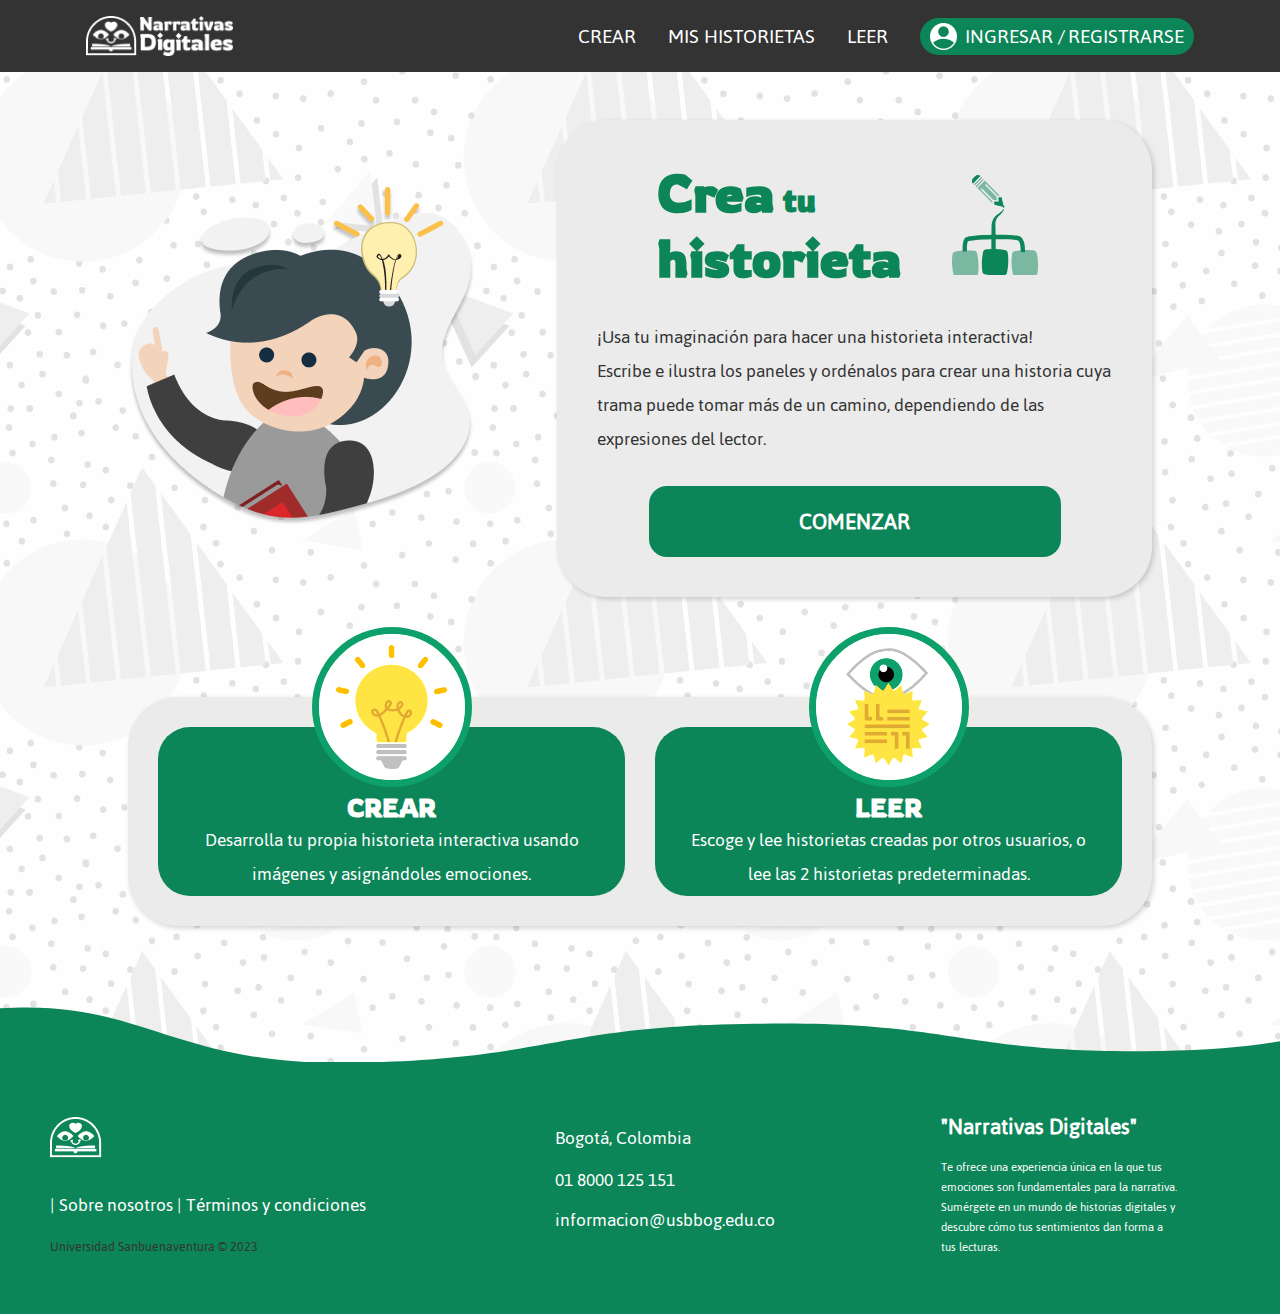
==== commit db5ee34f: "ultima actualización" ====
--- a/index.html
+++ b/index.html
@@ -14,6 +14,7 @@
     <script src="JS/cambioColor.js"></script>
   </head>
   <body onload="cambiarColor()">
+    
     <header>
       <nav class="container">
         <input
@@ -58,27 +59,11 @@
         </ul>
       </nav>
     </header>
-    <section>
-      <div class="custom-divider">
-        <svg
-          class="divider"
-          data-name="Layer 1"
-          xmlns="http://www.w3.org/2000/svg"
-          viewBox="0 0 1200 120"
-          preserveAspectRatio="none"
-        >
-          <path
-            d="M321.39,56.44c58-10.79,114.16-30.13,172-41.86,82.39-16.72,168.19-17.73,250.45-.39C823.78,31,906.67,72,985.66,92.83c70.05,18.48,146.53,26.09,214.34,3V0H0V27.35A600.21,600.21,0,0,0,321.39,56.44Z"
-            class="shape-fill"
-          ></path>
-        </svg>
-      </div>
-    </section>
-
+    <div class="separator" ></div>
     <section class="index_main">
       <section class="encabezado">
         <div class="encabezado__imagen">
-          <img src="Recursos/niño1.png" alt="niño con una idea" />
+          <img src="Recursos/nino1.png" alt="niño con una idea" />
         </div>
         <div class="contenedor principal">
           <div class="encabezado__titulo">
@@ -172,34 +157,27 @@
         </div>
       </section>
     </section>
-
-    <footer>
-      <svg
-        xmlns="http://www.w3.org/2000/svg"
-        class="divider"
-        viewBox="0 0 1080 47"
-        preserveAspectRatio="none"
-      >
-        <path
-          fill="#5B7CB7"
-          d="M1280 48V2c-126-6-145 34-300 36-171 3-172-26-343-23-171 2-170 30-342 33C144 50 120-6 0 2v46h1280Z"
-        />
+   
+    <footer >
+      <svg xmlns="http://www.w3.org/2000/svg" class="divider" viewBox="0 0 1080 47" preserveAspectRatio="none">
+        <path fill="#5B7CB7" d="M1280 48V2c-126-6-145 34-300 36-171 3-172-26-343-23-171 2-170 30-342 33C144 50 120-6 0 2v46h1280Z"/>
       </svg>
       <section class="footer-distributed">
         <div class="footer-left">
-          <img src="Recursos/iso.png" alt="Logo" id="logo" />
-
-          <p class="footer-links">
-            <a href="#">Sobre nosotros</a>
-            <a href="#">Contacto</a>
+
+          <img src="Recursos/iso.png" alt="Logo" id="logo">
+  
+          <p class="footer-links">    
+            <a href="PHP/sobrenosotros.php">Sobre nosotros</a>
+            <a href="PHP/terminosycondiciones.php">Términos y condiciones</a>
           </p>
           <p class="footer-company-name">Universidad Sanbuenaventura © 2023</p>
         </div>
-
+  
         <div class="footer-center">
           <div>
             <i class="fa fa-map-marker"></i>
-            <p><span>Carrera 8H # 172 -20</span> Bogotá, Colombia</p>
+            <p>Bogotá, Colombia</p>
           </div>
           <div>
             <i class="fa fa-phone"></i>
@@ -207,27 +185,20 @@
           </div>
           <div>
             <i class="fa fa-envelope"></i>
-            <p>
-              <a href="mailto:informacion@usbbog.edu.co"
-                >informacion@usbbog.edu.co</a
-              >
-            </p>
+            <p><a href="mailto:informacion@usbbog.edu.co">informacion@usbbog.edu.co</a></p>
           </div>
         </div>
         <div class="footer-right">
           <p class="footer-company-about">
-            <span>About the company</span>
-            Lorem ipsum dolor sit amet, consectateur adispicing elit. Fusce
-            euismod convallis velit, eu auctor lacus vehicula sit amet.
+            <span>"Narrativas Digitales"</span>
+            Te ofrece una experiencia única en la que tus emociones son fundamentales para la narrativa. Sumérgete en un mundo de historias digitales y descubre cómo tus sentimientos dan forma a tus lecturas.
           </p>
-          <div class="footer-icons">
-            <a href="#"><i class="fa fa-facebook"></i></a>
-            <a href="#"><i class="fa fa-twitter"></i></a>
-            <a href="#"><i class="fa fa-linkedin"></i></a>
-            <a href="#"><i class="fa fa-github"></i></a>
-          </div>
-        </div>
+
+        </div>
+
       </section>
+      
+
     </footer>
   </body>
 </html>
--- a/CSS/footer.css
+++ b/CSS/footer.css
@@ -41,6 +41,7 @@
 .footer-distributed h3 span {
   color: lightseagreen;
   font: bold;
+
 }
 
 /* Footer links */
@@ -106,7 +107,7 @@
 }
 
 .footer-distributed .footer-center p a {
-  color: rgb(227, 6, 6);
+  color: rgb(255, 255, 255);
   font: bold;
   text-decoration: none;
 }
@@ -133,7 +134,7 @@
 
 .footer-distributed .footer-company-about {
   line-height: 20px;
-  color: #333333;
+  color: #ffffff;
   font-size: 13px;
   font-weight: normal;
   margin: 0;
@@ -142,7 +143,7 @@
 .footer-distributed .footer-company-about span {
   display: block;
   color: #ffffff;
-  font-size: 14px;
+  font-size: 24px;
   font-weight: bold;
   margin-bottom: 20px;
 }
--- a/CSS/style.css
+++ b/CSS/style.css
@@ -1,3 +1,15 @@
+/*carga*/
+.loader {
+  position: fixed;
+  left: 0px;
+  top: 0px;
+  width: 100%;
+  height: 100%;
+  z-index: 9999;
+  background: url('../Recursos/cargando.gif') 50% 50% no-repeat rgb(249,249,249);
+  opacity: .8;
+}
+
 /* generales */
 
 .index_main{
@@ -148,4 +160,9 @@
     font-family: "Jaldi-Regular", sans-serif;
     font-size: 20px;
     color: #ffffff;
+}
+
+.just{
+  text-align: justify;
+  
 }